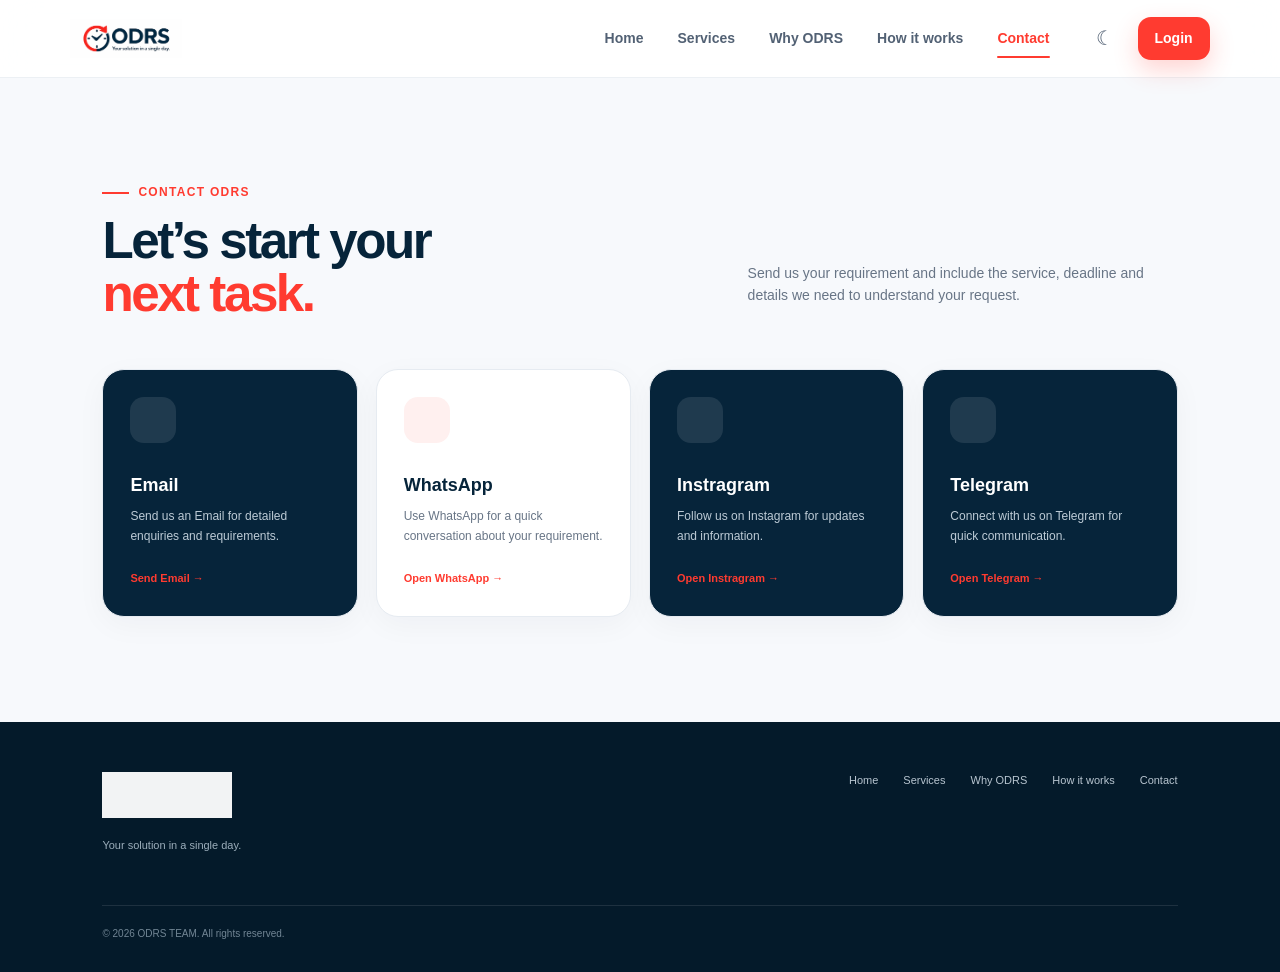
==== contact.html @ 2e02a787 "Update contact.html" ====
<!DOCTYPE html>
<html lang="en">
<head><meta charset="UTF-8"/><meta name="viewport" content="width=device-width, initial-scale=1.0"/><meta name="description" content="Contact ODRS TEAM for student academic and technical support."/><title>ODRS TEAM | Contact</title><link rel="icon" href="favicon.ico"/><link rel="stylesheet" href="style.css"/></head>
<body>
<header class="site-header" id="top"><a class="brand" href="index.html" aria-label="ODRS home"><img src="assets/logo.png" alt="ODRS logo"/></a><nav class="desktop-nav" aria-label="Main navigation"><a href="services.html">Services</a><a href="why-odrs.html">Why ODRS</a><a href="how-it-works.html">How it works</a><a href="contact.html" aria-current="page">Contact</a></nav><div class="header-actions"><button class="theme-toggle" id="themeToggle" aria-label="Toggle dark mode"><span class="toggle-circle"></span></button><a class="btn btn-primary btn-small" href="login.html">Login</a><button class="menu-toggle" id="menuToggle" aria-label="Open menu">☰</button></div></header>
<main><section class="section"><div class="section-heading reveal"><div><div class="eyebrow"><span></span> Contact ODRS</div><h2>Let’s start your<br><em>next task.</em></h2></div><p>Send us your requirement and include the service, deadline and details we need to understand your request.</p></div>
<div class="service-grid"><article class="service-card featured reveal"><div class="service-icon"><i class="fa-solid fa-envelope"></i></div><h3>Email</h3><p>Send us an Email for detailed enquiries and requirements.</p><a href="https://odrs-contact-form.vercel.app/">Send Email →</a></article><article class="service-card reveal"><div class="service-icon"><i class="fa-brands fa-whatsapp"></i></div><h3>WhatsApp</h3><p>Use WhatsApp for a quick conversation about your requirement.</p><a href="https://wa.me/918940833101" target="_blank">Open WhatsApp →</a></article><article class="service-card featured reveal"><div class="service-icon"><i class="fa-brands fa-instagram"></i></div><h3>Instragram</h3><p>Follow us on Instagram for updates and information.</p><a href="https://www.instagram.com/odrs._.company._?igsh=Y2Nidmp3eGxqczM2" target="_blank">Open Instragram →</a></article><article class="service-card featured reveal"><div class="service-icon"><i class="fa-brands fa-whatsapp"></i></div><h3>Telegram</h3><p>Connect with us on Telegram for quick communication.</p><a href="https://t.me/Sethumadhavan505" target="_blank">Open Telegram →</a></article></div>
</section>
</main>
<footer class="footer"><div class="footer-brand"><img src="assets/logo.png" alt="ODRS logo"/><p>Your solution in a single day.</p></div><div class="footer-links"><a href="index.html">Home</a><a href="services.html">Services</a><a href="why-odrs.html">Why ODRS</a><a href="how-it-works.html">How it works</a><a href="contact.html">Contact</a></div><p class="copyright">© 2026 ODRS TEAM. All rights reserved.</p></footer><script src="script.js"></script>
</body></html>
---- style.css ----
:root {
  --navy: #06243a;
  --navy2: #0b314c;
  --red: #ff3b30;
  --red2: #ff5b52;
  --ink: #122235;
  --muted: #687586;
  --bg: #f7f9fc;
  --card: #fff;
  --line: #e6ebf1;
  --shadow: 0 22px 55px rgba(8, 31, 49, 0.11);
  --radius: 22px;
}

* {
  box-sizing: border-box;
}

html {
  scroll-behavior: smooth;
}

body {
  margin: 0;
  font-family: Inter, Arial, sans-serif;
  color: var(--ink);
  background: var(--bg);
  line-height: 1.6;
}

a {
  text-decoration: none;
  color: inherit;
}

button {
  font: inherit;
}

/* =========================
   HEADER
========================= */

.site-header {
  position: sticky;
  top: 0;
  z-index: 50;
  height: 78px;
  display: flex;
  align-items: center;
  justify-content: space-between;
  padding: 0 5.5%;
  background: rgba(255, 255, 255, 0.9);
  backdrop-filter: blur(18px);
  border-bottom: 1px solid rgba(230, 235, 241, 0.75);
}

.brand img {
  width: 112px;
  height: auto;
  display: block;
}

.desktop-nav {
  display: flex;
  gap: 34px;
  margin-left: auto;
  margin-right: 35px;
}

.desktop-nav a {
  font-size: 14px;
  font-weight: 600;
  color: #526174;
  transition: 0.2s;
}

.desktop-nav a:hover {
  color: var(--red);
}

.header-actions {
  display: flex;
  align-items: center;
  gap: 13px;
}

.theme-toggle,
.menu-toggle {
  border: 0;
  background: transparent;
  cursor: pointer;
}

.theme-toggle {
  width: 40px;
  height: 40px;
  border-radius: 50%;
  font-size: 21px;
  color: #526174;
}

.menu-toggle {
  display: none;
  font-size: 25px;
}

/* =========================
   BUTTONS
========================= */

.btn {
  display: inline-flex;
  align-items: center;
  justify-content: center;
  gap: 10px;
  border-radius: 13px;
  padding: 14px 21px;
  font-weight: 700;
  font-size: 14px;
  transition:
    transform 0.2s,
    box-shadow 0.2s,
    background 0.2s;
}

.btn:hover {
  transform: translateY(-2px);
}

.btn-primary {
  background: var(--red);
  color: #fff;
  box-shadow: 0 10px 25px rgba(255, 59, 48, 0.22);
}

.btn-primary:hover {
  background: #ed2d23;
}

.btn-small {
  padding: 10px 17px;
}

.btn-ghost {
  border: 1px solid #d7dfe7;
  background: #fff;
}

.btn-white {
  background: #fff;
  color: var(--navy);
}

.btn-outline-white {
  border: 1px solid rgba(255, 255, 255, 0.4);
  color: #fff;
}

/* =========================
   HERO
========================= */

.hero {
  min-height: 650px;
  display: grid;
  grid-template-columns: 1.02fr 0.98fr;
  align-items: center;
  gap: 40px;
  padding: 70px 8% 75px;
  overflow: hidden;
  background: linear-gradient(180deg, #fff 0%, #f7f9fc 100%);
}

.eyebrow {
  display: flex;
  align-items: center;
  gap: 9px;
  color: var(--red);
  font-size: 12px;
  font-weight: 800;
  letter-spacing: 1.3px;
  text-transform: uppercase;
}

.eyebrow span {
  width: 27px;
  height: 2px;
  background: var(--red);
  display: inline-block;
}

.hero h1 {
  font-size: clamp(48px, 6vw, 82px);
  line-height: 0.98;
  letter-spacing: -4px;
  margin: 18px 0 25px;
  color: var(--navy);
}

em {
  font-style: normal;
  color: var(--red);
}

.hero-copy > p {
  max-width: 590px;
  color: var(--muted);
  font-size: 17px;
}

.hero-buttons {
  display: flex;
  gap: 12px;
  margin: 32px 0;
}

.trust-row {
  display: flex;
  gap: 30px;
  margin-top: 35px;
}

.trust-row div {
  display: flex;
  flex-direction: column;
}

.trust-row strong {
  font-size: 15px;
  color: var(--navy);
}

.trust-row span {
  font-size: 11px;
  color: #7b8795;
}

/* =========================
   HERO VISUAL
========================= */

.hero-visual {
  height: 480px;
  position: relative;
  display: flex;
  align-items: center;
  justify-content: center;
}

.orb {
  position: absolute;
  border-radius: 50%;
  filter: blur(2px);
}

.orb-one {
  width: 360px;
  height: 360px;
  background: rgba(255, 59, 48, 0.09);
  top: 50px;
  right: 30px;
}

.orb-two {
  width: 170px;
  height: 170px;
  background: rgba(6, 36, 58, 0.08);
  bottom: 5px;
  left: 50px;
}

.hero-card {
  position: relative;
  z-index: 2;
}

.main-card {
  width: min(450px, 90%);
  padding: 24px;
  border: 1px solid rgba(255, 255, 255, 0.9);
  border-radius: 28px;
  background: linear-gradient(145deg, #fff, #eef3f7);
  box-shadow: var(--shadow);
  transform: rotate(2deg);
}

.card-top {
  display: flex;
  align-items: center;
  gap: 8px;
  font-size: 9px;
  font-weight: 800;
  letter-spacing: 1.3px;
  color: #6d7885;
}

.status-dot {
  width: 8px;
  height: 8px;
  border-radius: 50%;
  background: #35c759;
}

.mini-date {
  margin-left: auto;
}

.hero-logo-wrap {
  height: 145px;
  display: flex;
  align-items: center;
  justify-content: center;
  margin: 12px 0;
}

.hero-logo-wrap img {
  width: 280px;
  max-width: 90%;
  height: auto;
}

.main-card h3 {
  font-size: 27px;
  line-height: 1.15;
  color: var(--navy);
  margin: 8px 0 22px;
}

.main-card h3 span {
  color: var(--red);
}

.progress {
  height: 8px;
  border-radius: 20px;
  background: #dfe5ea;
  overflow: hidden;
}

.progress span {
  height: 100%;
  display: block;
  background: var(--red);
  border-radius: 20px;
}

.progress-label {
  display: flex;
  justify-content: space-between;
  margin: 8px 0 20px;
  font-size: 10px;
  color: #788493;
}

.mini-services {
  display: grid;
  grid-template-columns: repeat(3, 1fr);
  gap: 8px;
}

.mini-services div {
  padding: 10px 8px;
  background: #fff;
  border-radius: 11px;
  font-size: 10px;
  font-weight: 700;
  color: #425162;
  text-align: center;
}

.mini-services span {
  color: var(--red);
  margin-right: 4px;
}

/* =========================
   FLOATING CARDS
========================= */

.floating-card {
  position: absolute;
  z-index: 4;
  padding: 15px 18px;
  border-radius: 16px;
  background: #fff;
  box-shadow: 0 16px 35px rgba(8, 31, 49, 0.13);
  display: flex;
  flex-direction: column;
}

.floating-card b {
  font-size: 21px;
  color: var(--navy);
}

.floating-card span {
  font-size: 10px;
  color: #7a8793;
}

.float-a {
  top: 72px;
  left: 15px;
}

.float-b {
  bottom: 58px;
  right: 15px;
}

/* =========================
   STATS
========================= */

.stats-strip {
  display: grid;
  grid-template-columns: repeat(4, 1fr);
  padding: 26px 8%;
  background: var(--navy);
  color: #fff;
}

.stats-strip div {
  padding: 5px 25px;
  border-right: 1px solid rgba(255, 255, 255, 0.13);
  display: flex;
  flex-direction: column;
  align-items: center;
}

.stats-strip div:last-child {
  border: 0;
}

.stats-strip strong {
  font-size: 19px;
}

.stats-strip span {
  font-size: 11px;
  color: #b6c3cf;
}

/* =========================
   GENERAL SECTIONS
========================= */

.section {
  padding: 105px 8%;
}

.section-heading {
  display: flex;
  justify-content: space-between;
  align-items: end;
  gap: 40px;
  margin-bottom: 48px;
}

.section-heading h2,
.why-copy h2 {
  font-size: clamp(35px, 4vw, 54px);
  line-height: 1.04;
  letter-spacing: -2.5px;
  margin: 12px 0 0;
  color: var(--navy);
}

.section-heading > p {
  max-width: 430px;
  color: var(--muted);
  font-size: 14px;
}

/* =========================
   SERVICES
========================= */

.service-grid {
  display: grid;
  grid-template-columns: repeat(4, 1fr);
  gap: 18px;
}

.service-card {
  min-height: 245px;
  position: relative;
  padding: 27px;
  border-radius: var(--radius);
  background: var(--card);
  border: 1px solid var(--line);
  box-shadow: 0 8px 30px rgba(8, 31, 49, 0.04);
  transition: 0.25s;
  overflow: hidden;
}

.service-card:hover {
  transform: translateY(-6px);
  box-shadow: var(--shadow);
  border-color: #dce4eb;
}

.service-card.featured {
  background: var(--navy);
  color: #fff;
}

.service-card.featured h3,
.service-card.featured p {
  color: #fff;
}

.service-card.featured p {
  color: #bdcbd6;
}

.service-icon {
  width: 46px;
  height: 46px;
  display: flex;
  align-items: center;
  justify-content: center;
  border-radius: 14px;
  background: #fff0ef;
  color: var(--red);
  font-size: 21px;
  font-weight: 800;
}

.featured .service-icon {
  background: rgba(255, 255, 255, 0.1);
}

.service-no {
  position: absolute;
  right: 25px;
  top: 28px;
  font-size: 10px;
  font-weight: 800;
  color: #9aa6b2;
}

.featured .service-no {
  color: #7e96a9;
}

.service-card h3 {
  margin: 28px 0 8px;
  font-size: 18px;
  color: var(--navy);
}

.service-card p {
  font-size: 12px;
  color: var(--muted);
  margin: 0 0 18px;
}

.service-card a {
  font-size: 11px;
  font-weight: 800;
  color: var(--red);
}

/* =========================
   WHY SECTION
========================= */

.why {
  display: grid;
  grid-template-columns: 0.9fr 1.1fr;
  align-items: center;
  gap: 100px;
  background: #fff;
}

.why-visual {
  min-height: 470px;
  position: relative;
  display: flex;
  align-items: center;
  justify-content: center;
}

.why-ring {
  width: 320px;
  height: 320px;
  border-radius: 50%;
  border: 1px solid #dfe5eb;
  box-shadow:
    inset 0 0 0 28px #f7f9fc,
    inset 0 0 0 29px #e8edf2;
  display: flex;
  align-items: center;
  justify-content: center;
  color: var(--navy);
  font-size: 42px;
  font-weight: 800;
  letter-spacing: -3px;
}

.why-ring:before,
.why-ring:after {
  content: "";
  position: absolute;
  border-radius: 50%;
  border: 1px dashed #dce3e9;
}

.why-ring:before {
  width: 390px;
  height: 390px;
}

.why-ring:after {
  width: 250px;
  height: 250px;
}

.why-badge {
  position: absolute;
  right: 9%;
  bottom: 52px;
  padding: 18px 22px;
  border-radius: 15px;
  background: var(--red);
  color: #fff;
  font-weight: 800;
  font-size: 18px;
  line-height: 1.05;
  box-shadow: 0 15px 30px rgba(255, 59, 48, 0.25);
}

.why-badge small {
  font-size: 8px;
  letter-spacing: 1.3px;
}

.why-copy > p {
  max-width: 560px;
  color: var(--muted);
  font-size: 14px;
  margin: 22px 0 30px;
}

.benefit {
  display: flex;
  gap: 22px;
  padding: 19px 0;
  border-top: 1px solid var(--line);
}

.benefit > span {
  font-size: 11px;
  font-weight: 800;
  color: var(--red);
  padding-top: 4px;
}

.benefit h3 {
  margin: 0 0 3px;
  font-size: 15px;
  color: var(--navy);
}

.benefit p {
  margin: 0;
  font-size: 12px;
  color: var(--muted);
}

/* =========================
   CENTERED SECTION
========================= */

.centered {
  display: block;
  text-align: center;
}

.centered .eyebrow {
  justify-content: center;
}

.centered > p {
  margin: 18px auto 0;
}

/* =========================
   PROCESS
========================= */

.process {
  background: var(--bg);
}

.steps {
  display: grid;
  grid-template-columns: repeat(3, 1fr);
  gap: 20px;
  max-width: 1000px;
  margin: auto;
}

.step {
  position: relative;
  padding: 35px;
  border-radius: 20px;
  background: #fff;
  border: 1px solid var(--line);
}

.step span {
  font-size: 11px;
  font-weight: 800;
  color: var(--red);
}

.step h3 {
  color: var(--navy);
  font-size: 18px;
  margin: 28px 0 7px;
}

.step p {
  font-size: 12px;
  color: var(--muted);
  margin: 0;
}

/* =========================
   CTA
========================= */

.cta {
  padding: 75px 8%;
  background: var(--navy);
}

.cta-inner {
  max-width: 1150px;
  margin: auto;
  display: flex;
  align-items: center;
  justify-content: space-between;
  gap: 40px;
}

.cta h2 {
  font-size: clamp(35px, 4vw, 55px);
  line-height: 1.02;
  letter-spacing: -2.5px;
  color: #fff;
  margin: 12px 0;
}

.cta p {
  color: #b7c5d0;
  font-size: 14px;
}

.cta .eyebrow {
  color: #ff7168;
}

.cta .eyebrow span {
  background: #ff7168;
}

.cta-actions {
  display: flex;
  gap: 10px;
}

/* =========================
   FOOTER
========================= */

.footer {
  padding: 50px 8% 30px;
  background: #041a2a;
  color: #fff;
  display: grid;
  grid-template-columns: 1fr 1fr;
  gap: 40px;
}

.footer-brand img {
  width: 130px;
  filter: brightness(0) invert(1);
  opacity: 0.95;
}

.footer-brand p {
  font-size: 11px;
  color: #9caebb;
}

.footer-links {
  display: flex;
  justify-content: flex-end;
  align-items: start;
  gap: 25px;
  flex-wrap: wrap;
}

.footer-links a {
  font-size: 11px;
  color: #b8c5d0;
}

.copyright {
  grid-column: 1 / -1;
  border-top: 1px solid rgba(255, 255, 255, 0.1);
  padding-top: 20px;
  margin: 0;
  color: #718594;
  font-size: 10px;
}

/* =========================
   ANIMATION
========================= */

.reveal {
  opacity: 0;
  transform: translateY(24px);
  transition:
    opacity 0.7s ease,
    transform 0.7s ease;
}

.reveal.visible {
  opacity: 1;
  transform: none;
}

/* =========================
   DARK MODE
========================= */

body.dark {
  --bg: #081723;
  --card: #0e2434;
  --ink: #edf4f8;
  --muted: #9badba;
  --line: #1c3445;
}

body.dark .site-header {
  background: rgba(6, 24, 36, 0.9);
  border-color: #1c3445;
}

body.dark .desktop-nav a,
body.dark .theme-toggle {
  color: #bdcbd4;
}

body.dark .hero {
  background: linear-gradient(180deg, #071a28, #081723);
}

body.dark .btn-ghost {
  background: #0e2434;
  color: #fff;
  border-color: #254052;
}

body.dark .main-card {
  background: linear-gradient(145deg, #102b3e, #0a1e2d);
  border-color: #244255;
}

body.dark .mini-services div {
  background: #0a1d2c;
  color: #d7e1e7;
}

body.dark .why {
  background: #0b1d2b;
}

.theme-toggle {
  font-size: 0;
}

.theme-toggle:after {
  content: "☾";
  font-size: 20px;
}

body.dark .theme-toggle:after {
  content: "☀";
}

/* =========================
   RESPONSIVE — TABLET
========================= */

@media (max-width: 1000px) {
  .desktop-nav {
    gap: 18px;
    margin-right: 15px;
  }

  .hero {
    grid-template-columns: 1fr;
    padding-top: 55px;
  }

  .hero-copy {
    text-align: center;
  }

  .hero-copy .eyebrow,
  .trust-row {
    justify-content: center;
  }

  .hero-copy > p {
    margin-left: auto;
    margin-right: auto;
  }

  .hero-buttons {
    justify-content: center;
  }

  .hero-visual {
    height: 430px;
  }

  .service-grid {
    grid-template-columns: repeat(2, 1fr);
  }

  .why {
    grid-template-columns: 1fr;
    gap: 30px;
  }

  .why-visual {
    min-height: 400px;
  }

  .why-copy {
    max-width: 700px;
    margin: auto;
  }

  .cta-inner {
    display: block;
    text-align: center;
  }

  .cta-actions {
    justify-content: center;
    margin-top: 28px;
  }
}

/* =========================
   RESPONSIVE — MOBILE
========================= */

@media (max-width: 700px) {
  .site-header {
    height: 68px;
    padding: 0 5%;
  }

  .desktop-nav {
    display: none;
  }

  .menu-toggle {
    display: block;
  }

  .header-actions .btn {
    display: none;
  }

  .hero {
    padding: 48px 5% 55px;
  }

  .hero h1 {
    font-size: 52px;
    letter-spacing: -3px;
  }

  .hero-copy > p {
    font-size: 15px;
  }

  .trust-row {
    gap: 18px;
  }

  .hero-visual {
    height: 390px;
  }

  .main-card {
    width: 92%;
  }

  .float-a {
    left: 0;
    top: 25px;
  }

  .float-b {
    right: 0;
    bottom: 20px;
  }

  .stats-strip {
    grid-template-columns: repeat(2, 1fr);
    padding: 18px 5%;
  }

  .stats-strip div {
    border: 0;
    padding: 10px;
  }

  .section {
    padding: 75px 5%;
  }

  .section-heading {
    display: block;
  }

  .section-heading > p {
    margin-top: 20px;
  }

  .service-grid {
    grid-template-columns: 1fr;
  }

  .why-visual {
    min-height: 350px;
  }

  .why-ring {
    width: 240px;
    height: 240px;
    font-size: 31px;
  }

  .why-ring:before {
    width: 290px;
    height: 290px;
  }

  .why-ring:after {
    width: 190px;
    height: 190px;
  }

  .why-badge {
    right: 2%;
    bottom: 20px;
  }

  .steps {
    grid-template-columns: 1fr;
  }

  .cta {
    padding: 60px 5%;
  }

  .footer {
    grid-template-columns: 1fr;
    padding: 40px 5%;
  }

  .footer-links {
    justify-content: flex-start;
  }

  .copyright {
    grid-column: auto;
  }

  .hero-buttons {
    flex-wrap: wrap;
  }
}
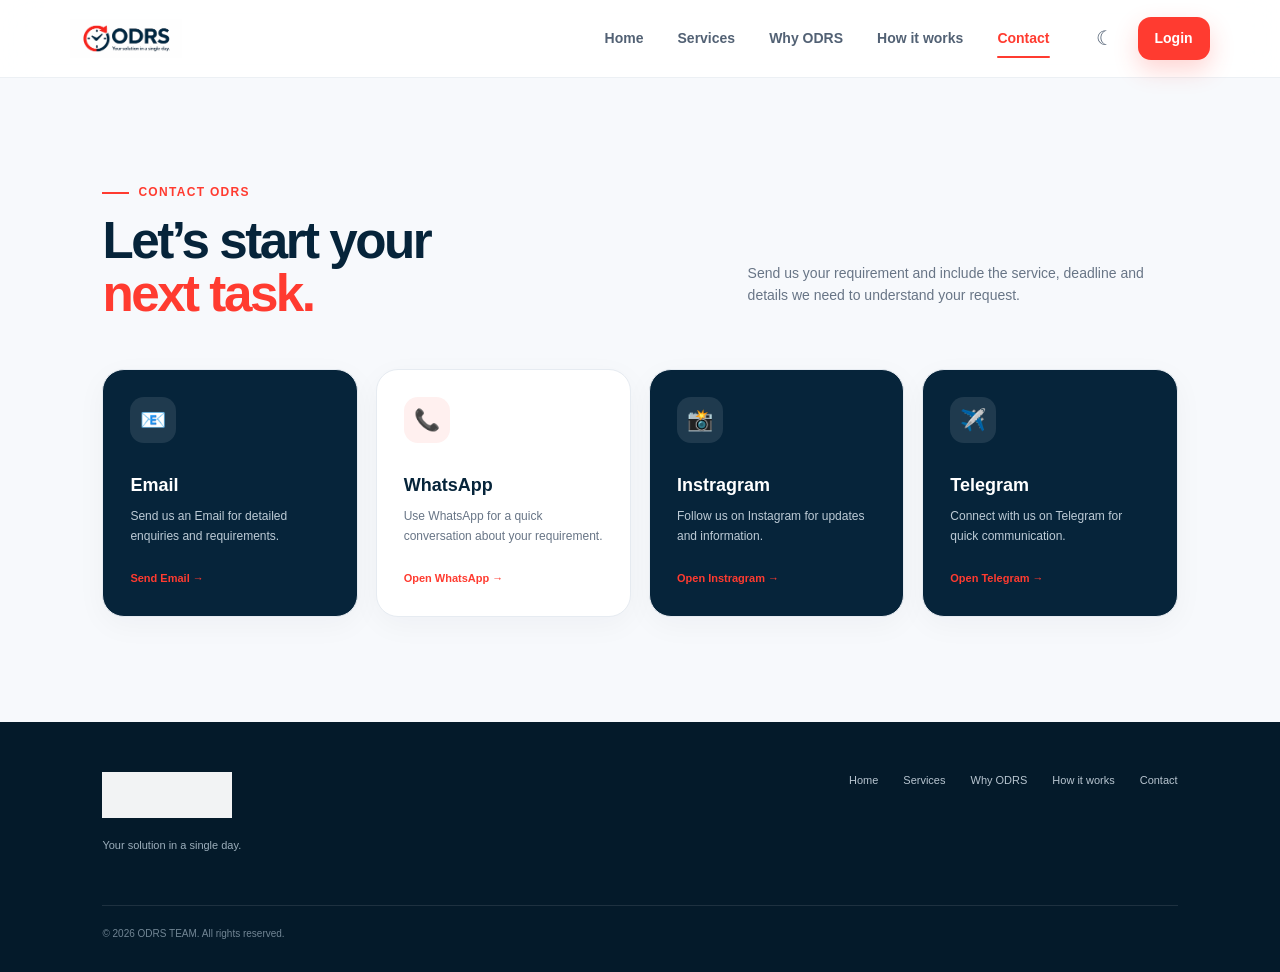
==== commit 4110ffba: "Update contact.html" ====
--- a/contact.html
+++ b/contact.html
@@ -4,7 +4,7 @@
 <body>
 <header class="site-header" id="top"><a class="brand" href="index.html" aria-label="ODRS home"><img src="assets/logo.png" alt="ODRS logo"/></a><nav class="desktop-nav" aria-label="Main navigation"><a href="services.html">Services</a><a href="why-odrs.html">Why ODRS</a><a href="how-it-works.html">How it works</a><a href="contact.html" aria-current="page">Contact</a></nav><div class="header-actions"><button class="theme-toggle" id="themeToggle" aria-label="Toggle dark mode"><span class="toggle-circle"></span></button><a class="btn btn-primary btn-small" href="login.html">Login</a><button class="menu-toggle" id="menuToggle" aria-label="Open menu">☰</button></div></header>
 <main><section class="section"><div class="section-heading reveal"><div><div class="eyebrow"><span></span> Contact ODRS</div><h2>Let’s start your<br><em>next task.</em></h2></div><p>Send us your requirement and include the service, deadline and details we need to understand your request.</p></div>
-<div class="service-grid"><article class="service-card featured reveal"><div class="service-icon"><i class="fa-solid fa-envelope"></i></div><h3>Email</h3><p>Send us an Email for detailed enquiries and requirements.</p><a href="https://odrs-contact-form.vercel.app/">Send Email →</a></article><article class="service-card reveal"><div class="service-icon"><i class="fa-brands fa-whatsapp"></i></div><h3>WhatsApp</h3><p>Use WhatsApp for a quick conversation about your requirement.</p><a href="https://wa.me/918940833101" target="_blank">Open WhatsApp →</a></article><article class="service-card featured reveal"><div class="service-icon"><i class="fa-brands fa-instagram"></i></div><h3>Instragram</h3><p>Follow us on Instagram for updates and information.</p><a href="https://www.instagram.com/odrs._.company._?igsh=Y2Nidmp3eGxqczM2" target="_blank">Open Instragram →</a></article><article class="service-card featured reveal"><div class="service-icon"><i class="fa-brands fa-whatsapp"></i></div><h3>Telegram</h3><p>Connect with us on Telegram for quick communication.</p><a href="https://t.me/Sethumadhavan505" target="_blank">Open Telegram →</a></article></div>
+<div class="service-grid"><article class="service-card featured reveal"><div class="service-icon">📧</div><h3>Email</h3><p>Send us an Email for detailed enquiries and requirements.</p><a href="https://odrs-contact-form.vercel.app/">Send Email →</a></article><article class="service-card reveal"><div class="service-icon">📞</div><h3>WhatsApp</h3><p>Use WhatsApp for a quick conversation about your requirement.</p><a href="https://wa.me/918940833101" target="_blank">Open WhatsApp →</a></article><article class="service-card featured reveal"><div class="service-icon">📸</div><h3>Instragram</h3><p>Follow us on Instagram for updates and information.</p><a href="https://www.instagram.com/odrs._.company._?igsh=Y2Nidmp3eGxqczM2" target="_blank">Open Instragram →</a></article><article class="service-card featured reveal"><div class="service-icon">✈️</div><h3>Telegram</h3><p>Connect with us on Telegram for quick communication.</p><a href="https://t.me/Sethumadhavan505" target="_blank">Open Telegram →</a></article></div>
 </section>
 </main>
 <footer class="footer"><div class="footer-brand"><img src="assets/logo.png" alt="ODRS logo"/><p>Your solution in a single day.</p></div><div class="footer-links"><a href="index.html">Home</a><a href="services.html">Services</a><a href="why-odrs.html">Why ODRS</a><a href="how-it-works.html">How it works</a><a href="contact.html">Contact</a></div><p class="copyright">© 2026 ODRS TEAM. All rights reserved.</p></footer><script src="script.js"></script>
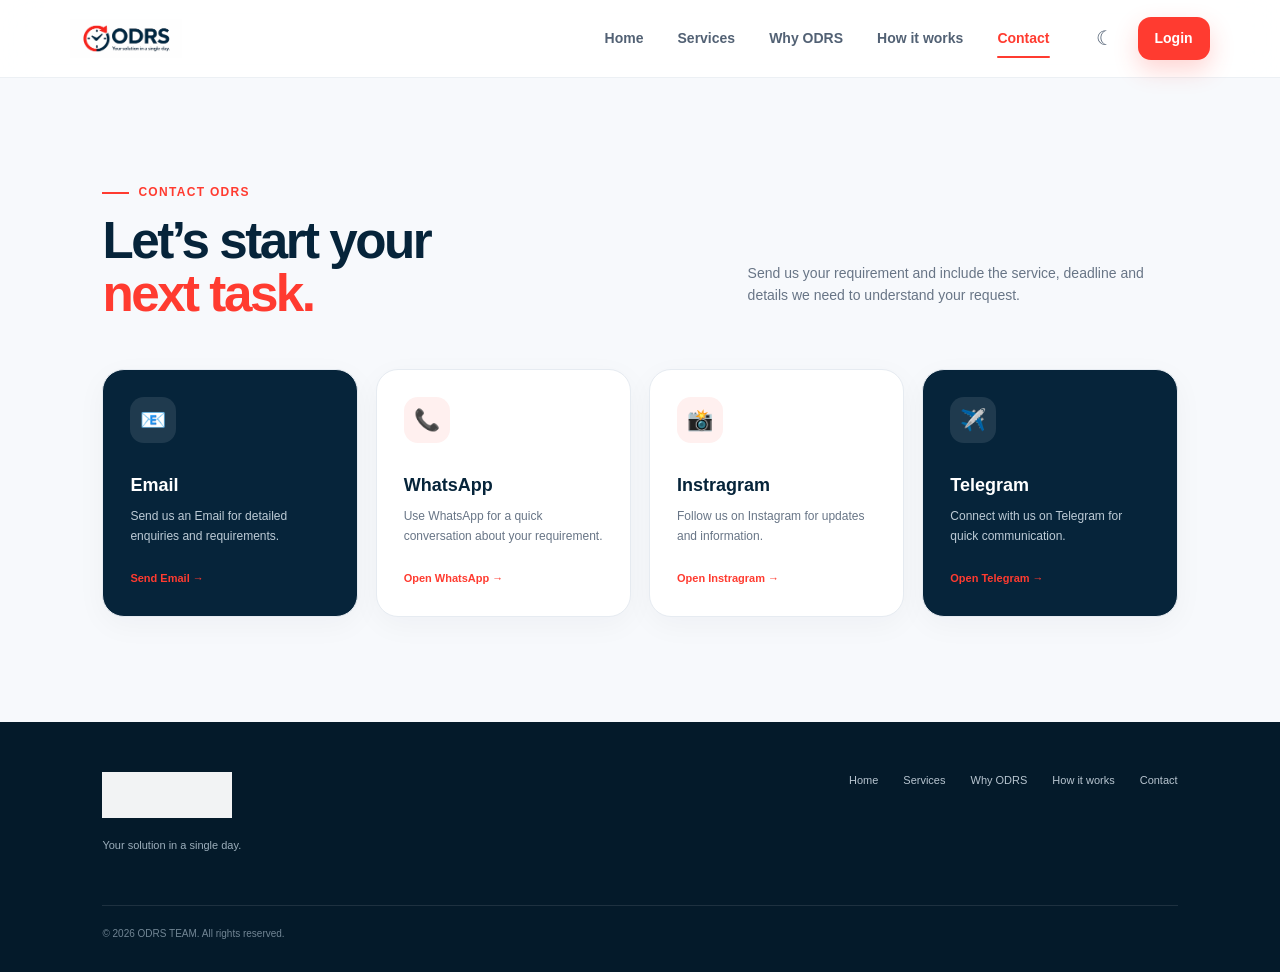
==== commit 445da24f: "Update contact.html" ====
--- a/contact.html
+++ b/contact.html
@@ -4,7 +4,7 @@
 <body>
 <header class="site-header" id="top"><a class="brand" href="index.html" aria-label="ODRS home"><img src="assets/logo.png" alt="ODRS logo"/></a><nav class="desktop-nav" aria-label="Main navigation"><a href="services.html">Services</a><a href="why-odrs.html">Why ODRS</a><a href="how-it-works.html">How it works</a><a href="contact.html" aria-current="page">Contact</a></nav><div class="header-actions"><button class="theme-toggle" id="themeToggle" aria-label="Toggle dark mode"><span class="toggle-circle"></span></button><a class="btn btn-primary btn-small" href="login.html">Login</a><button class="menu-toggle" id="menuToggle" aria-label="Open menu">☰</button></div></header>
 <main><section class="section"><div class="section-heading reveal"><div><div class="eyebrow"><span></span> Contact ODRS</div><h2>Let’s start your<br><em>next task.</em></h2></div><p>Send us your requirement and include the service, deadline and details we need to understand your request.</p></div>
-<div class="service-grid"><article class="service-card featured reveal"><div class="service-icon">📧</div><h3>Email</h3><p>Send us an Email for detailed enquiries and requirements.</p><a href="https://odrs-contact-form.vercel.app/">Send Email →</a></article><article class="service-card reveal"><div class="service-icon">📞</div><h3>WhatsApp</h3><p>Use WhatsApp for a quick conversation about your requirement.</p><a href="https://wa.me/918940833101" target="_blank">Open WhatsApp →</a></article><article class="service-card featured reveal"><div class="service-icon">📸</div><h3>Instragram</h3><p>Follow us on Instagram for updates and information.</p><a href="https://www.instagram.com/odrs._.company._?igsh=Y2Nidmp3eGxqczM2" target="_blank">Open Instragram →</a></article><article class="service-card featured reveal"><div class="service-icon">✈️</div><h3>Telegram</h3><p>Connect with us on Telegram for quick communication.</p><a href="https://t.me/Sethumadhavan505" target="_blank">Open Telegram →</a></article></div>
+<div class="service-grid"><article class="service-card featured reveal"><div class="service-icon">📧</div><h3>Email</h3><p>Send us an Email for detailed enquiries and requirements.</p><a href="https://odrs-contact-form.vercel.app/">Send Email →</a></article><article class="service-card reveal"><div class="service-icon">📞</div><h3>WhatsApp</h3><p>Use WhatsApp for a quick conversation about your requirement.</p><a href="https://wa.me/918940833101" target="_blank">Open WhatsApp →</a></article><article class="service-card reveal"><div class="service-icon">📸</div><h3>Instragram</h3><p>Follow us on Instagram for updates and information.</p><a href="https://www.instagram.com/odrs._.company._?igsh=Y2Nidmp3eGxqczM2" target="_blank">Open Instragram →</a></article><article class="service-card featured reveal"><div class="service-icon">✈️</div><h3>Telegram</h3><p>Connect with us on Telegram for quick communication.</p><a href="https://t.me/Sethumadhavan505" target="_blank">Open Telegram →</a></article></div>
 </section>
 </main>
 <footer class="footer"><div class="footer-brand"><img src="assets/logo.png" alt="ODRS logo"/><p>Your solution in a single day.</p></div><div class="footer-links"><a href="index.html">Home</a><a href="services.html">Services</a><a href="why-odrs.html">Why ODRS</a><a href="how-it-works.html">How it works</a><a href="contact.html">Contact</a></div><p class="copyright">© 2026 ODRS TEAM. All rights reserved.</p></footer><script src="script.js"></script>
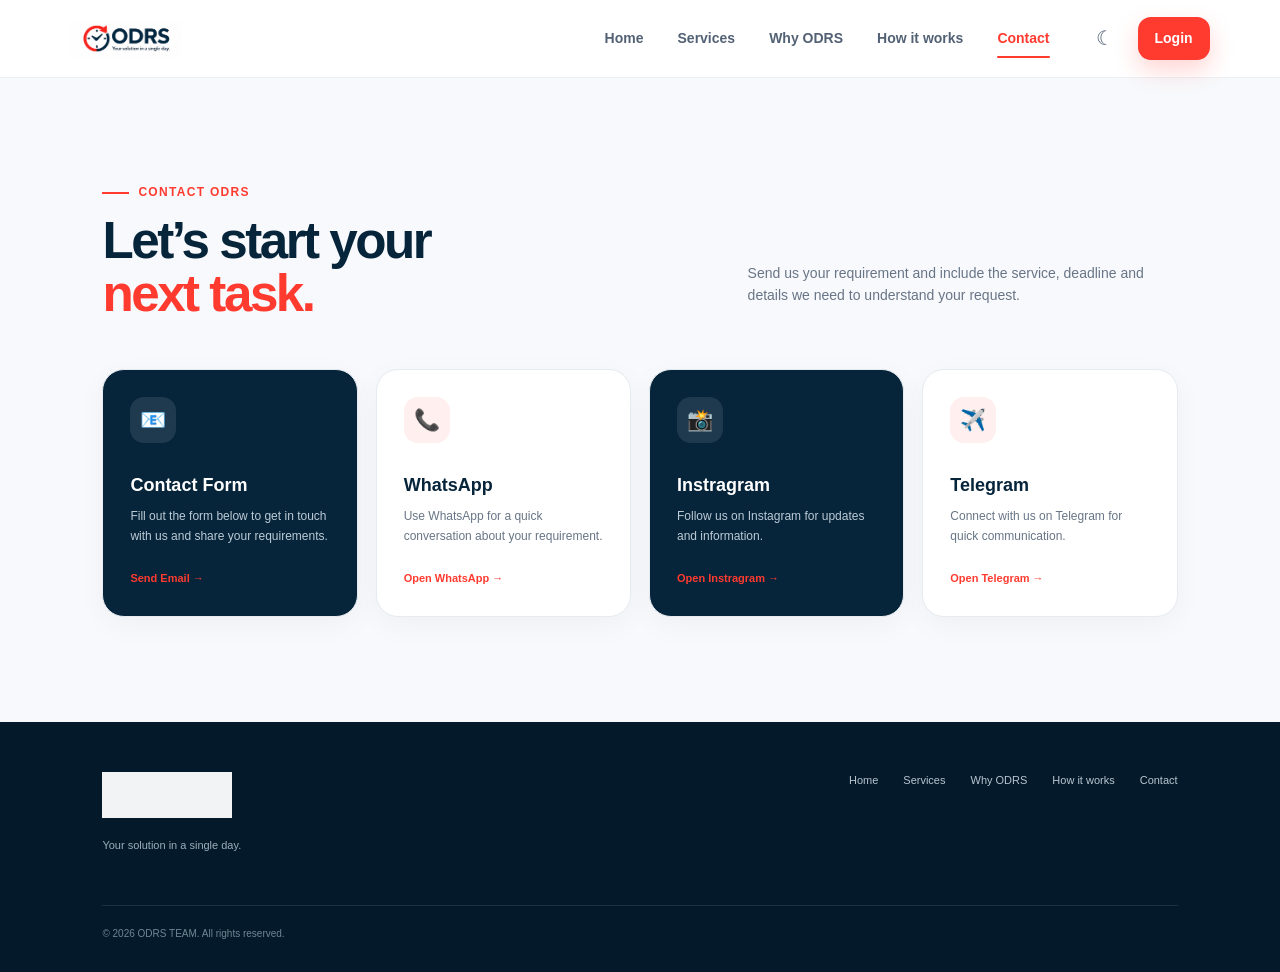
==== commit 8b27698b: "Add contact form section to contact page Updated service grid to include a contact form section." ====
--- a/contact.html
+++ b/contact.html
@@ -4,7 +4,7 @@
 <body>
 <header class="site-header" id="top"><a class="brand" href="index.html" aria-label="ODRS home"><img src="assets/logo.png" alt="ODRS logo"/></a><nav class="desktop-nav" aria-label="Main navigation"><a href="services.html">Services</a><a href="why-odrs.html">Why ODRS</a><a href="how-it-works.html">How it works</a><a href="contact.html" aria-current="page">Contact</a></nav><div class="header-actions"><button class="theme-toggle" id="themeToggle" aria-label="Toggle dark mode"><span class="toggle-circle"></span></button><a class="btn btn-primary btn-small" href="login.html">Login</a><button class="menu-toggle" id="menuToggle" aria-label="Open menu">☰</button></div></header>
 <main><section class="section"><div class="section-heading reveal"><div><div class="eyebrow"><span></span> Contact ODRS</div><h2>Let’s start your<br><em>next task.</em></h2></div><p>Send us your requirement and include the service, deadline and details we need to understand your request.</p></div>
-<div class="service-grid"><article class="service-card featured reveal"><div class="service-icon">📧</div><h3>Email</h3><p>Send us an Email for detailed enquiries and requirements.</p><a href="https://odrs-contact-form.vercel.app/">Send Email →</a></article><article class="service-card reveal"><div class="service-icon">📞</div><h3>WhatsApp</h3><p>Use WhatsApp for a quick conversation about your requirement.</p><a href="https://wa.me/918940833101" target="_blank">Open WhatsApp →</a></article><article class="service-card reveal"><div class="service-icon">📸</div><h3>Instragram</h3><p>Follow us on Instagram for updates and information.</p><a href="https://www.instagram.com/odrs._.company._?igsh=Y2Nidmp3eGxqczM2" target="_blank">Open Instragram →</a></article><article class="service-card featured reveal"><div class="service-icon">✈️</div><h3>Telegram</h3><p>Connect with us on Telegram for quick communication.</p><a href="https://t.me/Sethumadhavan505" target="_blank">Open Telegram →</a></article></div>
+<div class="service-grid"><article class="service-card featured reveal"><div class="service-icon">📧</div><h3>Contact Form</h3><p>Fill out the form below to get in touch with us and share your requirements.</p><a href="https://odrs-contact-form.vercel.app/">Send Email →</a></article><article class="service-card reveal"><div class="service-icon">📞</div><h3>WhatsApp</h3><p>Use WhatsApp for a quick conversation about your requirement.</p><a href="https://wa.me/918940833101" target="_blank">Open WhatsApp →</a></article><article class="service-card featured reveal"><div class="service-icon">📸</div><h3>Instragram</h3><p>Follow us on Instagram for updates and information.</p><a href="https://www.instagram.com/odrs._.company._?igsh=Y2Nidmp3eGxqczM2" target="_blank">Open Instragram →</a></article><article class="service-card reveal"><div class="service-icon">✈️</div><h3>Telegram</h3><p>Connect with us on Telegram for quick communication.</p><a href="https://t.me/Sethumadhavan505" target="_blank">Open Telegram →</a></article></div>
 </section>
 </main>
 <footer class="footer"><div class="footer-brand"><img src="assets/logo.png" alt="ODRS logo"/><p>Your solution in a single day.</p></div><div class="footer-links"><a href="index.html">Home</a><a href="services.html">Services</a><a href="why-odrs.html">Why ODRS</a><a href="how-it-works.html">How it works</a><a href="contact.html">Contact</a></div><p class="copyright">© 2026 ODRS TEAM. All rights reserved.</p></footer><script src="script.js"></script>
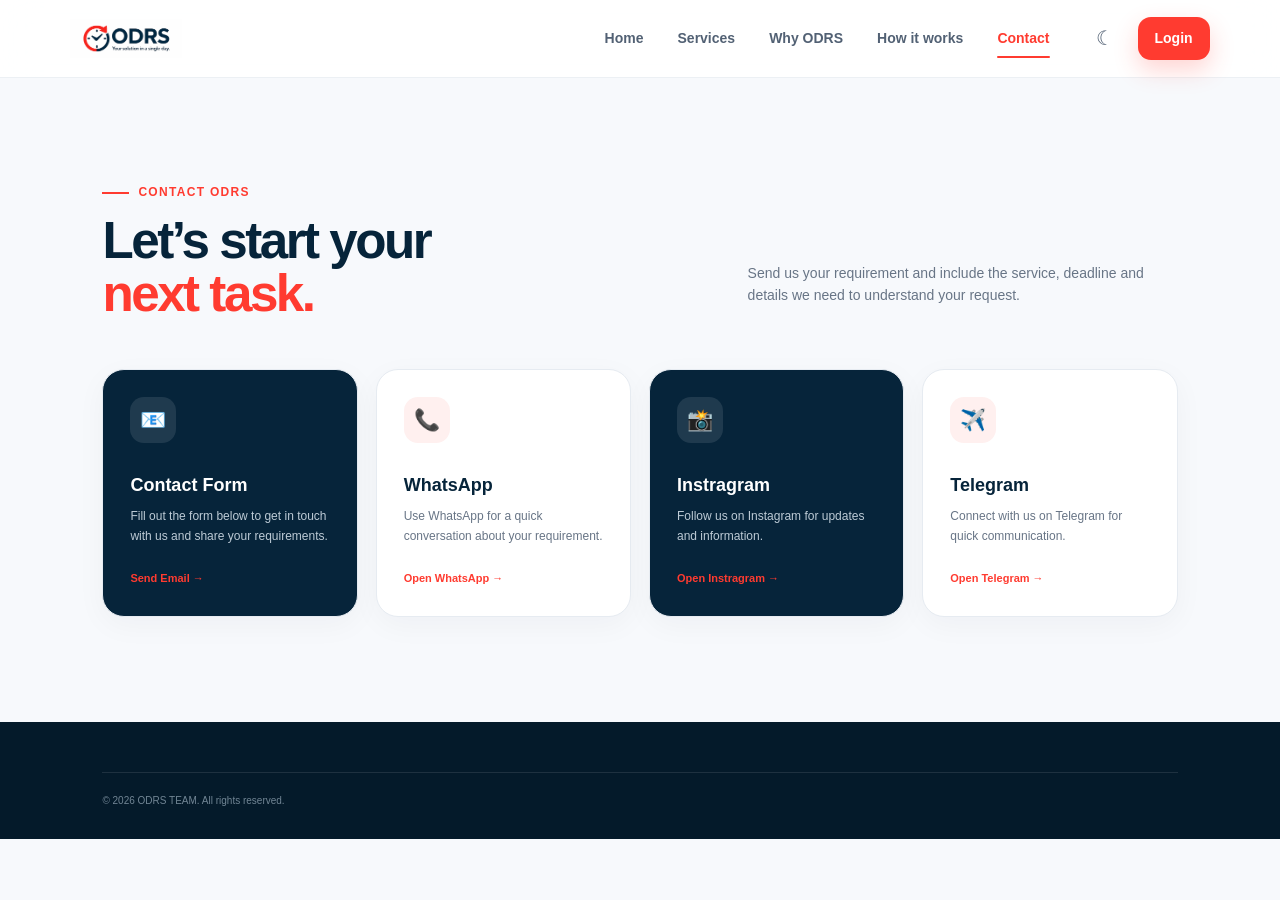
==== commit 6100984c: "Update contact.html" ====
--- a/contact.html
+++ b/contact.html
@@ -7,5 +7,7 @@
 <div class="service-grid"><article class="service-card featured reveal"><div class="service-icon">📧</div><h3>Contact Form</h3><p>Fill out the form below to get in touch with us and share your requirements.</p><a href="https://odrs-contact-form.vercel.app/">Send Email →</a></article><article class="service-card reveal"><div class="service-icon">📞</div><h3>WhatsApp</h3><p>Use WhatsApp for a quick conversation about your requirement.</p><a href="https://wa.me/918940833101" target="_blank">Open WhatsApp →</a></article><article class="service-card featured reveal"><div class="service-icon">📸</div><h3>Instragram</h3><p>Follow us on Instagram for updates and information.</p><a href="https://www.instagram.com/odrs._.company._?igsh=Y2Nidmp3eGxqczM2" target="_blank">Open Instragram →</a></article><article class="service-card reveal"><div class="service-icon">✈️</div><h3>Telegram</h3><p>Connect with us on Telegram for quick communication.</p><a href="https://t.me/Sethumadhavan505" target="_blank">Open Telegram →</a></article></div>
 </section>
 </main>
-<footer class="footer"><div class="footer-brand"><img src="assets/logo.png" alt="ODRS logo"/><p>Your solution in a single day.</p></div><div class="footer-links"><a href="index.html">Home</a><a href="services.html">Services</a><a href="why-odrs.html">Why ODRS</a><a href="how-it-works.html">How it works</a><a href="contact.html">Contact</a></div><p class="copyright">© 2026 ODRS TEAM. All rights reserved.</p></footer><script src="script.js"></script>
-</body></html>
+<footer class="footer"><p class="copyright">© 2026 ODRS TEAM. All rights reserved.</p></footer>
+<script src="script.js"></script>
+</body>
+</html>
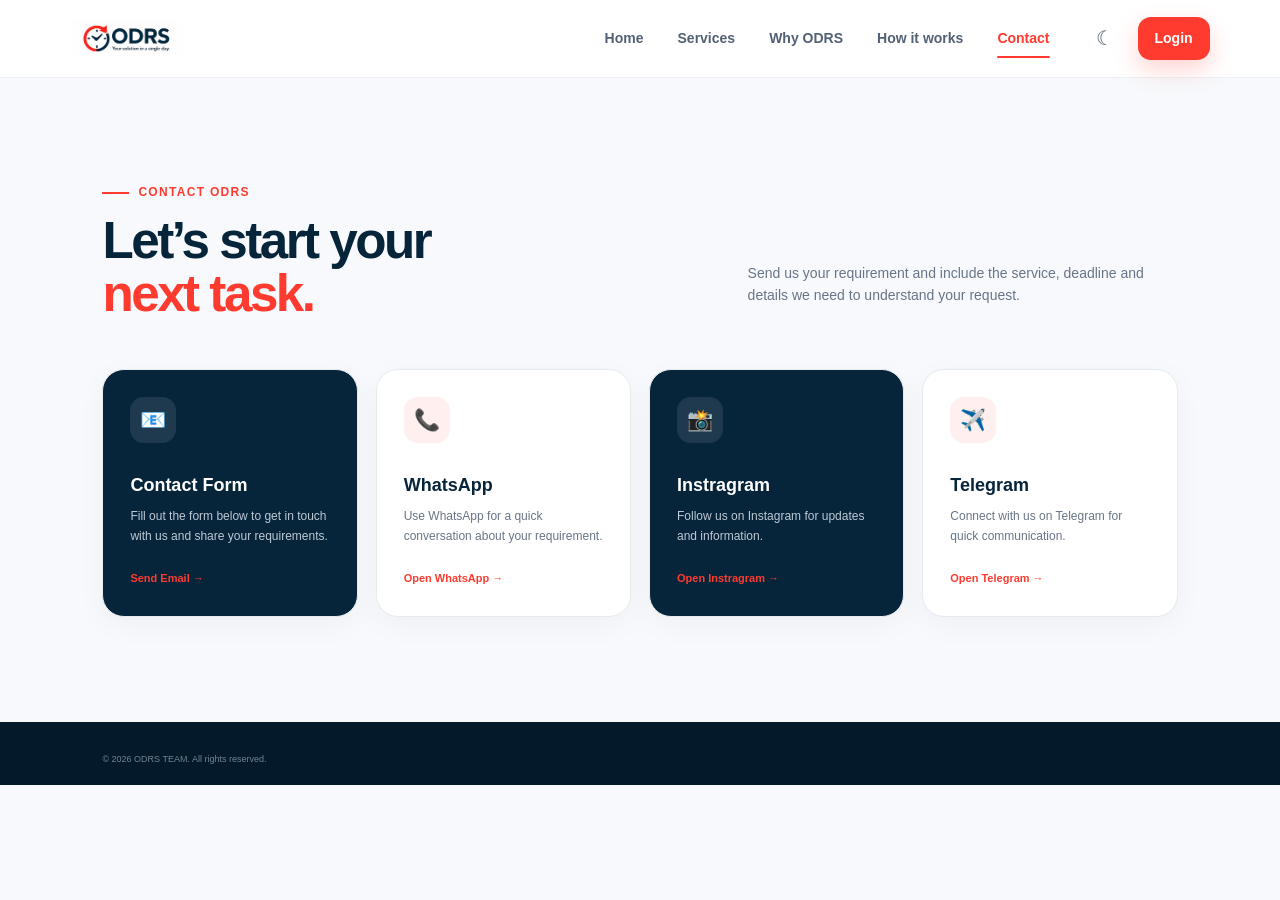
==== commit 77509fdd: "Update contact.html" ====
--- a/contact.html
+++ b/contact.html
@@ -2,7 +2,7 @@
 <html lang="en">
 <head><meta charset="UTF-8"/><meta name="viewport" content="width=device-width, initial-scale=1.0"/><meta name="description" content="Contact ODRS TEAM for student academic and technical support."/><title>ODRS TEAM | Contact</title><link rel="icon" href="favicon.ico"/><link rel="stylesheet" href="style.css"/></head>
 <body>
-<header class="site-header" id="top"><a class="brand" href="index.html" aria-label="ODRS home"><img src="assets/logo.png" alt="ODRS logo"/></a><nav class="desktop-nav" aria-label="Main navigation"><a href="services.html">Services</a><a href="why-odrs.html">Why ODRS</a><a href="how-it-works.html">How it works</a><a href="contact.html" aria-current="page">Contact</a></nav><div class="header-actions"><button class="theme-toggle" id="themeToggle" aria-label="Toggle dark mode"><span class="toggle-circle"></span></button><a class="btn btn-primary btn-small" href="login.html">Login</a><button class="menu-toggle" id="menuToggle" aria-label="Open menu">☰</button></div></header>
+<header class="site-header" id="top"><a class="brand" href="index.html" aria-label="ODRS home"><img src="logo.png" alt="ODRS logo"/></a><nav class="desktop-nav" aria-label="Main navigation"><a href="services.html">Services</a><a href="why-odrs.html">Why ODRS</a><a href="how-it-works.html">How it works</a><a href="contact.html" aria-current="page">Contact</a></nav><div class="header-actions"><button class="theme-toggle" id="themeToggle" aria-label="Toggle dark mode"><span class="toggle-circle"></span></button><a class="btn btn-primary btn-small" href="login.html">Login</a><button class="menu-toggle" id="menuToggle" aria-label="Open menu">☰</button></div></header>
 <main><section class="section"><div class="section-heading reveal"><div><div class="eyebrow"><span></span> Contact ODRS</div><h2>Let’s start your<br><em>next task.</em></h2></div><p>Send us your requirement and include the service, deadline and details we need to understand your request.</p></div>
 <div class="service-grid"><article class="service-card featured reveal"><div class="service-icon">📧</div><h3>Contact Form</h3><p>Fill out the form below to get in touch with us and share your requirements.</p><a href="https://odrs-contact-form.vercel.app/">Send Email →</a></article><article class="service-card reveal"><div class="service-icon">📞</div><h3>WhatsApp</h3><p>Use WhatsApp for a quick conversation about your requirement.</p><a href="https://wa.me/918940833101" target="_blank">Open WhatsApp →</a></article><article class="service-card featured reveal"><div class="service-icon">📸</div><h3>Instragram</h3><p>Follow us on Instagram for updates and information.</p><a href="https://www.instagram.com/odrs._.company._?igsh=Y2Nidmp3eGxqczM2" target="_blank">Open Instragram →</a></article><article class="service-card reveal"><div class="service-icon">✈️</div><h3>Telegram</h3><p>Connect with us on Telegram for quick communication.</p><a href="https://t.me/Sethumadhavan505" target="_blank">Open Telegram →</a></article></div>
 </section>
--- a/style.css
+++ b/style.css
@@ -583,58 +583,57 @@
   justify-content: center;
 }
 
-.why-ring {
-  width: 320px;
-  height: 320px;
-  border-radius: 50%;
-  border: 1px solid #dfe5eb;
-  box-shadow:
-    inset 0 0 0 28px #f7f9fc,
-    inset 0 0 0 29px #e8edf2;
-  display: flex;
-  align-items: center;
-  justify-content: center;
-  color: var(--navy);
-  font-size: 42px;
-  font-weight: 800;
-  letter-spacing: -3px;
-}
-
-.why-ring:before,
-.why-ring:after {
-  content: "";
-  position: absolute;
-  border-radius: 50%;
-  border: 1px dashed #dce3e9;
-}
-
-.why-ring:before {
+.why-logo {
   width: 390px;
   height: 390px;
-}
-
-.why-ring:after {
-  width: 250px;
-  height: 250px;
+  object-fit: contain;
+  display: block;
 }
 
 .why-badge {
   position: absolute;
-  right: 9%;
-  bottom: 52px;
-  padding: 18px 22px;
-  border-radius: 15px;
+  right: 3%;
+  bottom: 45px;
+  z-index: 5;
+
+  display: flex;
+  flex-direction: column;
+  align-items: center;
+
+  padding: 10px 22px 12px;
+  border-radius: 8px;
+
   background: var(--red);
   color: #fff;
+
+  transform: rotate(-6deg);
+
+  box-shadow: 0 14px 28px rgba(255, 59, 48, 0.28);
+}
+
+/* ONE DAY */
+.why-badge small {
+  background: #fff;
+  color: var(--navy);
+
+  padding: 5px 18px;
+  border-radius: 6px;
+
+  font-size: 12px;
   font-weight: 800;
-  font-size: 18px;
-  line-height: 1.05;
-  box-shadow: 0 15px 30px rgba(255, 59, 48, 0.25);
-}
-
-.why-badge small {
-  font-size: 8px;
-  letter-spacing: 1.3px;
+  letter-spacing: 1px;
+
+  margin-bottom: 3px;
+
+  transform: rotate(2deg);
+}
+
+/* ONE SOLUTION */
+.why-badge strong {
+  font-size: 20px;
+  font-weight: 900;
+  letter-spacing: -0.5px;
+  white-space: nowrap;
 }
 
 .why-copy > p {
@@ -734,7 +733,7 @@
 ========================= */
 
 .cta {
-  padding: 75px 8%;
+  padding: 45px 8%;
   background: var(--navy);
 }
 
@@ -744,20 +743,21 @@
   display: flex;
   align-items: center;
   justify-content: space-between;
-  gap: 40px;
+  gap: 30px;
 }
 
 .cta h2 {
-  font-size: clamp(35px, 4vw, 55px);
+  font-size: clamp(30px, 3.2vw, 45px);
   line-height: 1.02;
-  letter-spacing: -2.5px;
+  letter-spacing: -2px;
   color: #fff;
-  margin: 12px 0;
+  margin: 8px 0;
 }
 
 .cta p {
   color: #b7c5d0;
-  font-size: 14px;
+  font-size: 13px;
+  margin: 8px 0 0;
 }
 
 .cta .eyebrow {
@@ -778,22 +778,22 @@
 ========================= */
 
 .footer {
-  padding: 50px 8% 30px;
+  padding: 25px 8% 18px;
   background: #041a2a;
   color: #fff;
   display: grid;
   grid-template-columns: 1fr 1fr;
-  gap: 40px;
+  gap: 20px;
 }
 
 .footer-brand img {
-  width: 130px;
+  width: 110px;
   filter: brightness(0) invert(1);
   opacity: 0.95;
 }
 
 .footer-brand p {
-  font-size: 11px;
+  font-size: 10px;
   color: #9caebb;
 }
 
@@ -801,22 +801,22 @@
   display: flex;
   justify-content: flex-end;
   align-items: start;
-  gap: 25px;
+  gap: 20px;
   flex-wrap: wrap;
 }
 
 .footer-links a {
-  font-size: 11px;
+  font-size: 10px;
   color: #b8c5d0;
 }
 
 .copyright {
   grid-column: 1 / -1;
-  border-top: 1px solid rgba(255, 255, 255, 0.1);
-  padding-top: 20px;
+  border-top: none;
+  padding-top: 5px;
   margin: 0;
   color: #718594;
-  font-size: 10px;
+  font-size: 9px;
 }
 
 /* =========================
@@ -1048,25 +1048,24 @@
     min-height: 350px;
   }
 
-  .why-ring {
-    width: 240px;
-    height: 240px;
-    font-size: 31px;
-  }
-
-  .why-ring:before {
-    width: 290px;
-    height: 290px;
-  }
-
-  .why-ring:after {
-    width: 190px;
-    height: 190px;
-  }
-
+  .why-logo {
+    width: 280px;
+    height: 280px;
+  }
+  
   .why-badge {
-    right: 2%;
-    bottom: 20px;
+    right: 0;
+    bottom: 15px;
+    padding: 8px 16px 10px;
+  }
+
+  .why-badge small {
+    font-size: 9px;
+    padding: 4px 12px;
+  }
+
+  .why-badge strong {
+    font-size: 15px;
   }
 
   .steps {
@@ -1093,4 +1092,4 @@
   .hero-buttons {
     flex-wrap: wrap;
   }
-}+}
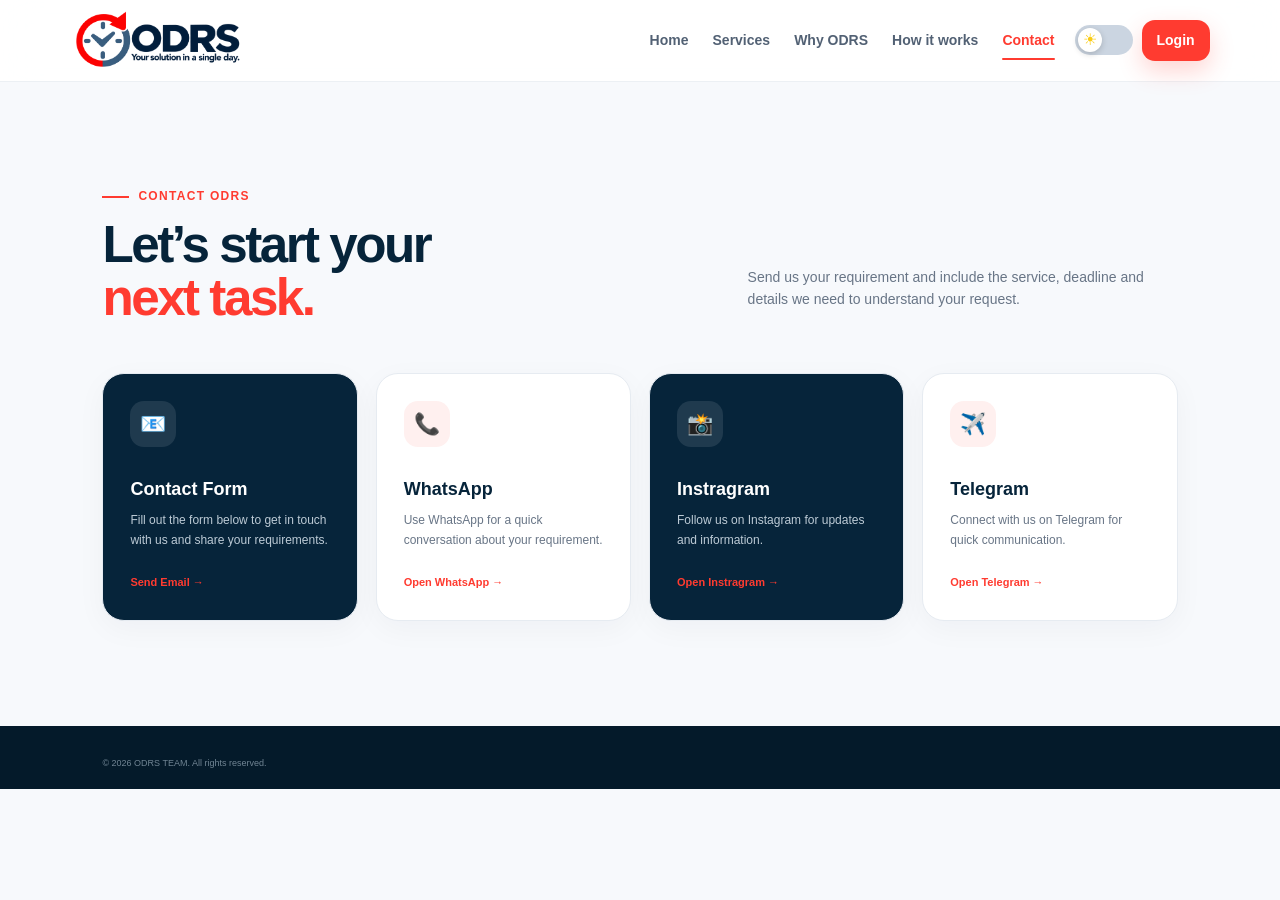
==== commit 7b99cdfc: "Refactor header section in contact.html" ====
--- a/contact.html
+++ b/contact.html
@@ -2,7 +2,22 @@
 <html lang="en">
 <head><meta charset="UTF-8"/><meta name="viewport" content="width=device-width, initial-scale=1.0"/><meta name="description" content="Contact ODRS TEAM for student academic and technical support."/><title>ODRS TEAM | Contact</title><link rel="icon" href="favicon.ico"/><link rel="stylesheet" href="style.css"/></head>
 <body>
-<header class="site-header" id="top"><a class="brand" href="index.html" aria-label="ODRS home"><img src="logo.png" alt="ODRS logo"/></a><nav class="desktop-nav" aria-label="Main navigation"><a href="services.html">Services</a><a href="why-odrs.html">Why ODRS</a><a href="how-it-works.html">How it works</a><a href="contact.html" aria-current="page">Contact</a></nav><div class="header-actions"><button class="theme-toggle" id="themeToggle" aria-label="Toggle dark mode"><span class="toggle-circle"></span></button><a class="btn btn-primary btn-small" href="login.html">Login</a><button class="menu-toggle" id="menuToggle" aria-label="Open menu">☰</button></div></header>
+<header class="site-header" id="top">
+  <a class="brand" href="index.html" aria-label="ODRS home">
+    <img src="logo.png" id="headerLogo" alt="ODRS logo" />
+  </a>
+  <nav class="desktop-nav" aria-label="Main navigation">
+    <a href="services.html">Services</a>
+    <a href="why-odrs.html">Why ODRS</a>
+    <a href="how-it-works.html">How it works</a>
+    <a href="contact.html" aria-current="page">Contact</a>
+  </nav><div class="header-actions">
+    <button class="theme-toggle" id="themeToggle" aria-label="Toggle dark mode">
+      <span class="toggle-circle"></span>
+    </button><a class="btn btn-primary btn-small" href="login.html">Login</a>
+    <button class="menu-toggle" id="menuToggle" aria-label="Open menu">☰</button>
+  </div>
+</header>
 <main><section class="section"><div class="section-heading reveal"><div><div class="eyebrow"><span></span> Contact ODRS</div><h2>Let’s start your<br><em>next task.</em></h2></div><p>Send us your requirement and include the service, deadline and details we need to understand your request.</p></div>
 <div class="service-grid"><article class="service-card featured reveal"><div class="service-icon">📧</div><h3>Contact Form</h3><p>Fill out the form below to get in touch with us and share your requirements.</p><a href="https://odrs-contact-form.vercel.app/">Send Email →</a></article><article class="service-card reveal"><div class="service-icon">📞</div><h3>WhatsApp</h3><p>Use WhatsApp for a quick conversation about your requirement.</p><a href="https://wa.me/918940833101" target="_blank">Open WhatsApp →</a></article><article class="service-card featured reveal"><div class="service-icon">📸</div><h3>Instragram</h3><p>Follow us on Instagram for updates and information.</p><a href="https://www.instagram.com/odrs._.company._?igsh=Y2Nidmp3eGxqczM2" target="_blank">Open Instragram →</a></article><article class="service-card reveal"><div class="service-icon">✈️</div><h3>Telegram</h3><p>Connect with us on Telegram for quick communication.</p><a href="https://t.me/Sethumadhavan505" target="_blank">Open Telegram →</a></article></div>
 </section>
--- a/style.css
+++ b/style.css
@@ -45,7 +45,7 @@
   position: sticky;
   top: 0;
   z-index: 50;
-  height: 78px;
+  height: 82px;
   display: flex;
   align-items: center;
   justify-content: space-between;
@@ -56,16 +56,16 @@
 }
 
 .brand img {
-  width: 112px;
+  width: 175px;
   height: auto;
   display: block;
 }
 
 .desktop-nav {
   display: flex;
-  gap: 34px;
+  gap: 24px;
   margin-left: auto;
-  margin-right: 35px;
+  margin-right: 20px;
 }
 
 .desktop-nav a {
@@ -82,27 +82,16 @@
 .header-actions {
   display: flex;
   align-items: center;
-  gap: 13px;
-}
-
-.theme-toggle,
+  gap: 9px;
+}
+
 .menu-toggle {
+  display: none;
   border: 0;
   background: transparent;
   cursor: pointer;
-}
-
-.theme-toggle {
-  width: 40px;
-  height: 40px;
-  border-radius: 50%;
-  font-size: 21px;
-  color: #526174;
-}
-
-.menu-toggle {
-  display: none;
   font-size: 25px;
+  padding: 0;
 }
 
 /* =========================
@@ -139,7 +128,7 @@
 }
 
 .btn-small {
-  padding: 10px 17px;
+  padding: 9px 15px;
 }
 
 .btn-ghost {
@@ -278,10 +267,10 @@
 .main-card {
   width: min(450px, 90%);
   padding: 24px;
-  border: 1px solid rgba(255, 255, 255, 0.9);
+  border: 2px solid #dfe6ee;
   border-radius: 28px;
   background: linear-gradient(145deg, #fff, #eef3f7);
-  box-shadow: var(--shadow);
+  box-shadow: 0 20px 50px rgba(8, 31, 49, 0.12);
   transform: rotate(2deg);
 }
 
@@ -870,7 +859,8 @@
 
 body.dark .main-card {
   background: linear-gradient(145deg, #102b3e, #0a1e2d);
-  border-color: #244255;
+  border: 2px solid #00d4ff;
+  box-shadow: 0 0 25px rgba(0, 212, 255, 0.15);
 }
 
 body.dark .mini-services div {
@@ -882,27 +872,14 @@
   background: #0b1d2b;
 }
 
-.theme-toggle {
-  font-size: 0;
-}
-
-.theme-toggle:after {
-  content: "☾";
-  font-size: 20px;
-}
-
-body.dark .theme-toggle:after {
-  content: "☀";
-}
-
 /* =========================
    RESPONSIVE — TABLET
 ========================= */
 
 @media (max-width: 1000px) {
   .desktop-nav {
-    gap: 18px;
-    margin-right: 15px;
+    gap: 14px;
+    margin-right: 10px;
   }
 
   .hero {
@@ -980,9 +957,17 @@
   }
 
   .header-actions .btn {
-    display: none;
-  }
-
+    display: inline-flex;
+    padding: 9px 14px;
+    font-size: 13px;
+  }
+
+  .theme-toggle {
+    display: block;
+    width: 58px;
+    height: 30px;
+  }
+  
   .hero {
     padding: 48px 5% 55px;
   }
@@ -1093,3 +1078,155 @@
     flex-wrap: wrap;
   }
 }
+
+/* =========================
+   THEME TOGGLE
+========================= */
+
+.theme-toggle {
+  width: 58px;
+  height: 30px;
+  padding: 0;
+  border: none;
+  border-radius: 30px;
+  background: #cbd5e1;
+  position: relative;
+  cursor: pointer;
+  flex-shrink: 0;
+  transition: background 0.3s ease;
+}
+
+/* White circular knob */
+.theme-toggle::after {
+  content: "☀";
+  position: absolute;
+
+  width: 24px;
+  height: 24px;
+
+  top: 3px;
+  left: 3px;
+
+  display: flex;
+  align-items: center;
+  justify-content: center;
+
+  border-radius: 50%;
+  background: #ffffff;
+
+  color: #facc15;
+  font-size: 16px;
+  line-height: 1;
+
+  box-shadow: 0 2px 6px rgba(0, 0, 0, 0.18);
+
+  transition:
+    transform 0.3s ease,
+    color 0.3s ease;
+}
+
+/* Remove the old outside icon */
+.theme-toggle::before {
+  display: none;
+}
+
+/* =========================
+   DARK MODE
+========================= */
+
+body.dark .theme-toggle {
+  background: #334155;
+}
+
+body.dark .theme-toggle::after {
+  content: "☾";
+  transform: translateX(28px);
+  color: #64748b;
+}
+/* =========================
+   DARK MODE TEXT FIX
+========================= */
+
+body.dark {
+  color: #ffffff;
+}
+
+/* Main hero text */
+body.dark .hero-copy h1 {
+  color: #ffffff;
+}
+
+body.dark .hero-copy h1 em {
+  color: #ff3b30;
+}
+
+body.dark .hero-copy p {
+  color: #b8c7d4;
+}
+
+/* Trust row */
+body.dark .trust-row strong {
+  color: #ffffff;
+}
+
+body.dark .trust-row span {
+  color: #9badba;
+}
+
+/* Hero card */
+body.dark .main-card h3 {
+  color: #ffffff;
+}
+
+body.dark .main-card h3 span {
+  color: #ff3b30;
+}
+
+body.dark .card-top span {
+  color: #9badba;
+}
+
+body.dark .progress-label {
+  color: #9badba;
+}
+
+body.dark .mini-services div {
+  color: #ffffff;
+}
+
+/* Floating cards */
+body.dark .floating-card b {
+  color: #06243a;
+}
+
+body.dark .floating-card span {
+  color: #687586;
+}
+
+/* CTA */
+body.dark .cta h2 {
+  color: #ffffff;
+}
+
+body.dark .cta p {
+  color: #b8c7d4;
+}
+
+/* Stats */
+body.dark .stats-strip strong {
+  color: #ffffff;
+}
+
+body.dark .stats-strip span {
+  color: #9badba;
+}
+
+/* Navigation */
+body.dark .desktop-nav a {
+  color: #c5d1da;
+}
+
+body.dark .desktop-nav a:hover,
+body.dark .desktop-nav a[aria-current="page"] {
+  color: #ff3b30 !important;
+}
